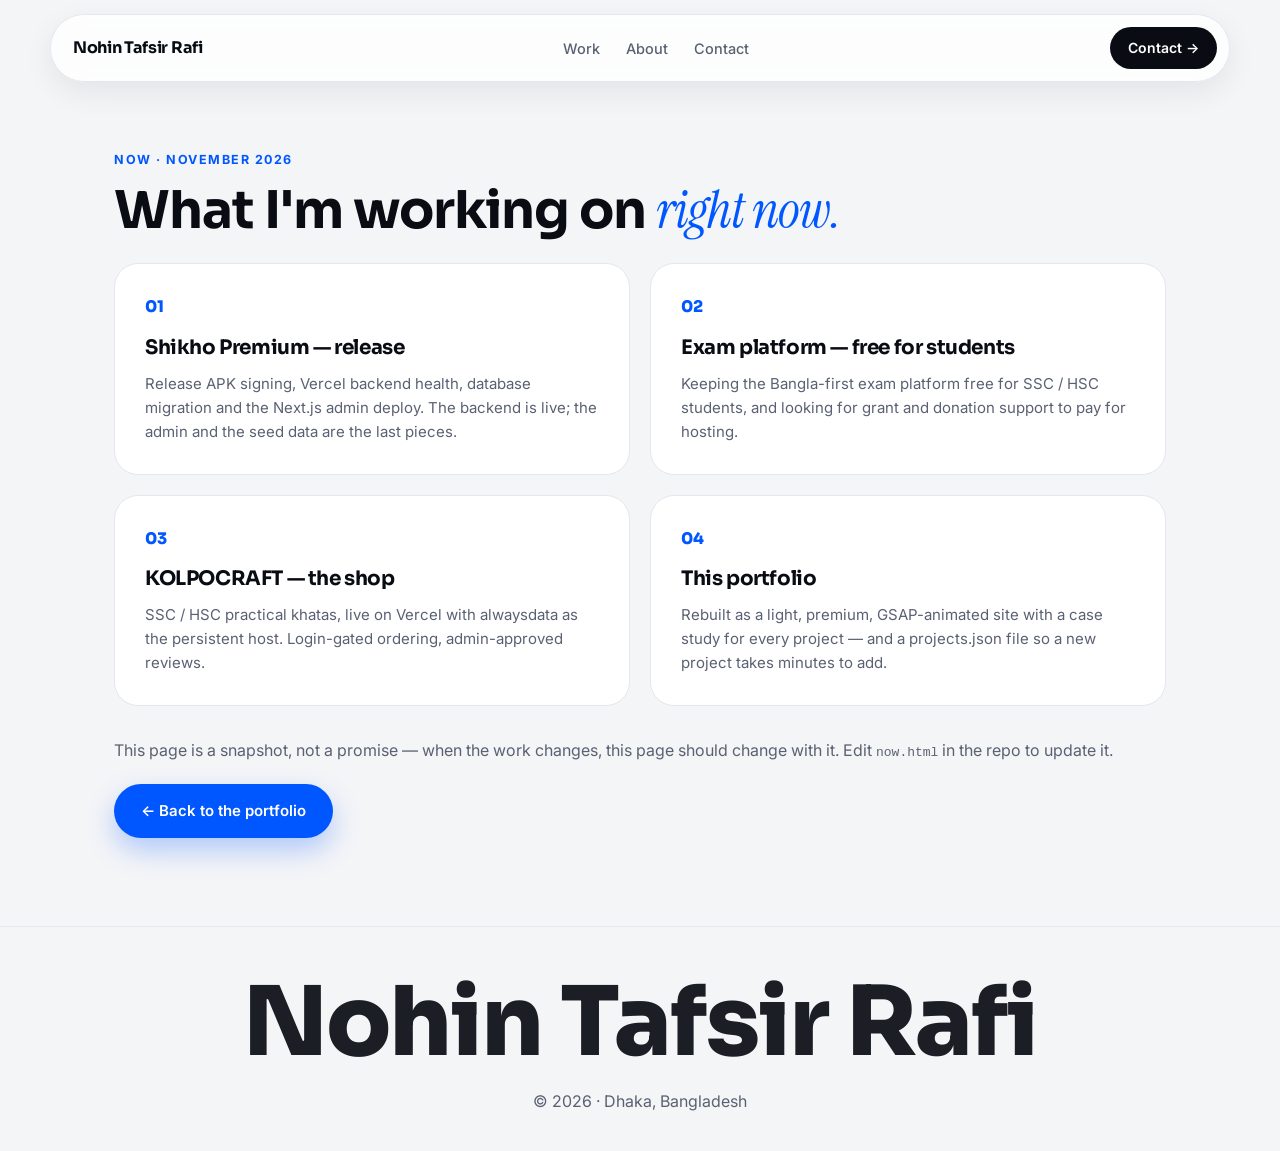
==== now.html @ a905fbf0 "Add files via upload" ====
<!DOCTYPE html>
<html lang="en">
<head>
<meta charset="UTF-8">
<meta name="viewport" content="width=device-width, initial-scale=1.0">
<title>Now — Nohin Tafsir Rafi</title>
<meta name="description" content="What Nohin Tafsir Rafi is working on now.">
<link rel="preconnect" href="https://fonts.googleapis.com">
<link rel="preconnect" href="https://fonts.gstatic.com" crossorigin>
<link href="https://fonts.googleapis.com/css2?family=Inter:wght@400;500;600;700&family=Sora:wght@500;600;700;800&family=Instrument+Serif:ital@0;1&display=swap" rel="stylesheet">
<link rel="stylesheet" href="style.css">
<link rel="stylesheet" href="css/animations.css">
</head>
<body>
<header class="nav">
  <a class="logo" href="index.html">Nohin Tafsir Rafi</a>
  <nav><a href="index.html#work">Work</a><a href="index.html#about">About</a><a href="index.html#contact">Contact</a></nav>
  <a class="nav-cta" href="index.html#contact">Contact →</a>
</header>
<main class="section" style="padding-top:150px">
  <p class="kicker">Now · November 2026</p>
  <h2 class="section-title">What I'm working on <em>right now.</em></h2>
  <div class="cap-grid">
    <div class="cap"><span class="cap-num">01</span><h3>Shikho Premium — release</h3><p>Release APK signing, Vercel backend health, database migration and the Next.js admin deploy. The backend is live; the admin and the seed data are the last pieces.</p></div>
    <div class="cap"><span class="cap-num">02</span><h3>Exam platform — free for students</h3><p>Keeping the Bangla-first exam platform free for SSC / HSC students, and looking for grant and donation support to pay for hosting.</p></div>
    <div class="cap"><span class="cap-num">03</span><h3>KOLPOCRAFT — the shop</h3><p>SSC / HSC practical khatas, live on Vercel with alwaysdata as the persistent host. Login-gated ordering, admin-approved reviews.</p></div>
    <div class="cap"><span class="cap-num">04</span><h3>This portfolio</h3><p>Rebuilt as a light, premium, GSAP-animated site with a case study for every project — and a projects.json file so a new project takes minutes to add.</p></div>
  </div>
  <p style="color:var(--muted);margin-top:32px">This page is a snapshot, not a promise — when the work changes, this page should change with it. Edit <code>now.html</code> in the repo to update it.</p>
  <p style="margin-top:20px"><a class="btn primary" href="index.html">← Back to the portfolio</a></p>
</main>
<footer><p class="foot-big">Nohin Tafsir Rafi</p><p>© <span id="year"></span> · Dhaka, Bangladesh</p></footer>
<script>document.getElementById("year").textContent = new Date().getFullYear();</script>
</body>
</html>
---- style.css ----
:root{
  --bg:#f4f5f7; --surface:#ffffff; --ink:#0a0c14; --muted:#5a6172; --line:#e4e7ee;
  --accent:#0057ff; --accent-soft:#e8eeff; --blue2:#0072f7;
  --radius:24px; --shadow:0 24px 60px rgba(10,12,20,.10);
}
*{margin:0;padding:0;box-sizing:border-box}
html{scroll-behavior:smooth}
body{background:var(--bg);color:var(--ink);font-family:Inter,system-ui,sans-serif;line-height:1.6;-webkit-font-smoothing:antialiased}
h1,h2,h3,.logo,.foot-big{font-family:Sora,Inter,sans-serif;letter-spacing:-.02em}
a{color:inherit;text-decoration:none}
img{max-width:100%;display:block}
::selection{background:var(--accent);color:#fff}
.progress{position:fixed;top:0;left:0;height:3px;width:0;background:var(--accent);z-index:100}

/* Nav */
.nav{position:fixed;top:14px;left:50%;transform:translateX(-50%);z-index:50;width:min(1180px,calc(100% - 32px));display:flex;justify-content:space-between;align-items:center;gap:16px;padding:12px 12px 12px 22px;background:rgba(255,255,255,.82);backdrop-filter:blur(16px);border:1px solid var(--line);border-radius:999px;box-shadow:0 10px 30px rgba(10,12,20,.07)}
.logo{font-size:16px;font-weight:700;white-space:nowrap}
.nav nav{display:flex;gap:26px}
.nav nav a{color:var(--muted);font-size:14.5px;font-weight:500}
.nav nav a:hover{color:var(--ink)}
.nav-cta{background:var(--ink);color:#fff;padding:10px 18px;border-radius:999px;font-size:14px;font-weight:600;white-space:nowrap}
.menu-btn{display:none;background:none;border:1px solid var(--line);border-radius:999px;padding:9px 15px;font:inherit;font-size:14px;cursor:pointer}

/* Hero */
.hero{padding:150px 5vw 70px}
.hero-inner{max-width:1180px;margin:0 auto;display:grid;grid-template-columns:1.25fr .75fr;gap:56px;align-items:center}
.hero-kicker{display:inline-flex;align-items:center;gap:9px;font-size:13.5px;font-weight:600;color:var(--muted);background:#fff;border:1px solid var(--line);border-radius:999px;padding:8px 15px}
.dot{width:8px;height:8px;border-radius:50%;background:#16a34a;box-shadow:0 0 0 4px rgba(22,163,74,.15)}
.hero h1{font-size:clamp(44px,6.2vw,76px);line-height:1.04;font-weight:700;margin:26px 0 20px}
.hero h1 .h-line{display:block;overflow:hidden}
.hero h1 em{font-family:"Instrument Serif",serif;font-style:italic;font-weight:400;color:var(--accent);letter-spacing:0}
.hero-sub{font-size:18px;color:var(--muted);max-width:560px}
.hero-sub strong{color:var(--ink)}
.hero-actions{display:flex;gap:18px;align-items:center;flex-wrap:wrap;margin-top:30px}
.btn{display:inline-block;padding:14px 26px;border-radius:999px;font-weight:600;font-size:15px;border:1px solid transparent;cursor:pointer;background:transparent;color:var(--ink);transition:transform .2s,box-shadow .2s}
.btn:hover{transform:translateY(-2px)}
.btn.primary{background:var(--accent);color:#fff;box-shadow:0 12px 28px rgba(0,87,255,.28)}
.btn.text{padding:14px 6px}
.btn.outline{border-color:var(--line);background:#fff}
.hero-meta{display:flex;gap:0;margin-top:48px;border-top:1px solid var(--line);padding-top:24px;flex-wrap:wrap}
.hero-meta div{padding-right:36px;margin-right:36px;border-right:1px solid var(--line)}
.hero-meta div:last-child{border:none;margin:0;padding:0}
.hero-meta dt{font-size:12.5px;color:var(--muted);text-transform:uppercase;letter-spacing:.08em;font-weight:600}
.hero-meta dd{font-size:22px;font-weight:700;font-family:Sora}
.hero-card{position:relative;background:#fff;border:1px solid var(--line);border-radius:32px;padding:14px;box-shadow:var(--shadow)}
.hero-card img{width:100%;aspect-ratio:4/4.4;object-fit:cover;border-radius:22px}
.hero-card figcaption{display:flex;justify-content:space-between;align-items:baseline;padding:16px 8px 6px;gap:10px}
.hero-card figcaption strong{font-size:16px}
.hero-card figcaption span{color:var(--muted);font-size:13.5px}
.hero-badge{position:absolute;left:26px;top:26px;background:rgba(255,255,255,.92);backdrop-filter:blur(8px);border-radius:999px;padding:8px 14px;font-size:12.5px;font-weight:600;box-shadow:0 8px 20px rgba(0,0,0,.12)}

/* Sections */
.section{padding:88px 5vw;max-width:1180px;margin:0 auto}
.kicker{color:var(--accent);font-weight:700;letter-spacing:.12em;text-transform:uppercase;font-size:12.5px}
.section h2,.section-title{font-size:clamp(32px,4.6vw,52px);line-height:1.1;margin:12px 0 24px}
.section h2 em,.section-title em{font-family:"Instrument Serif",serif;font-style:italic;font-weight:400;color:var(--accent)}
.section-head{display:flex;justify-content:space-between;align-items:flex-end;gap:32px;flex-wrap:wrap;margin-bottom:40px}
.section-head h2{margin-bottom:0}
.section-intro{color:var(--muted);max-width:380px;font-size:16.5px}

/* Featured + projects */
.featured{margin-bottom:28px}
.featured-card{display:grid;grid-template-columns:1.1fr .9fr;background:var(--ink);color:#fff;border-radius:32px;overflow:hidden}
.featured-cover{padding:36px;display:flex;flex-direction:column;justify-content:space-between;min-height:340px}
.featured-body{padding:44px 40px;display:flex;flex-direction:column;gap:14px}
.featured-body .tag{color:#9db8ff;font-size:13px;font-weight:700;letter-spacing:.06em;text-transform:uppercase}
.featured-body h3{font-size:32px;line-height:1.15}
.featured-body p{color:#b9becd}
.featured-body .tech span{background:rgba(255,255,255,.1);color:#e6e9f2}
.featured-link{font-weight:700;color:#fff;margin-top:8px}
.featured-link:hover{color:#9db8ff}
.cover{position:relative;overflow:hidden}
.cover .mono{font-family:Sora;font-size:84px;font-weight:800;line-height:1;color:rgba(255,255,255,.92);letter-spacing:-.04em}
.cover .cover-ui{margin-top:auto;background:rgba(255,255,255,.14);border:1px solid rgba(255,255,255,.22);border-radius:16px;padding:16px;backdrop-filter:blur(6px)}
.cover-ui .bar{height:9px;border-radius:99px;background:rgba(255,255,255,.35);margin-bottom:9px}
.cover-ui .bar.short{width:55%}
.cover-ui .row{display:flex;gap:8px}
.cover-ui .chip{flex:1;height:34px;border-radius:10px;background:rgba(255,255,255,.85)}
.cover-ui .chip.ghost{background:rgba(255,255,255,.22)}
.cover-blue{background:linear-gradient(135deg,#0057ff,#00a3ff 55%,#7dd3fc)}
.cover-violet{background:linear-gradient(135deg,#6d28d9,#a78bfa 60%,#f0abfc)}
.cover-emerald{background:linear-gradient(135deg,#047857,#10b981 60%,#a7f3d0)}
.cover-amber{background:linear-gradient(135deg,#b45309,#f59e0b 60%,#fde68a)}
.cover-rose{background:linear-gradient(135deg,#be123c,#fb7185 60%,#fecdd3)}
.cover-slate{background:linear-gradient(135deg,#0f172a,#475569 60%,#94a3b8)}
.filters{display:flex;gap:10px;flex-wrap:wrap;margin:26px 0 22px}
.filter{padding:10px 18px;border-radius:999px;border:1px solid var(--line);background:#fff;color:var(--muted);font-weight:600;font-size:14px;cursor:pointer}
.filter.active{background:var(--ink);color:#fff;border-color:var(--ink)}
.filter#addProjectBtn{border-style:dashed;color:var(--accent)}
.project-grid{display:grid;grid-template-columns:repeat(2,1fr);gap:22px}
.project-card{background:var(--surface);border:1px solid var(--line);border-radius:var(--radius);overflow:hidden;display:flex;flex-direction:column;transition:transform .25s,box-shadow .25s}
.project-card:hover{transform:translateY(-5px);box-shadow:var(--shadow)}
.project-card .cover{height:210px;padding:24px;display:flex;flex-direction:column}
.project-card .cover .mono{font-size:52px}
.project-card .cover .cover-tag{margin-top:auto;color:rgba(255,255,255,.92);font-size:13px;font-weight:700;letter-spacing:.05em;text-transform:uppercase}
.project-body{padding:26px;display:flex;flex-direction:column;gap:11px;flex:1}
.project-top{display:flex;justify-content:space-between;align-items:center;gap:10px}
.status{font-size:12px;font-weight:700;padding:5px 11px;border-radius:999px;background:var(--accent-soft);color:var(--accent)}
.project-body h3{font-size:21px}
.project-body p{color:var(--muted);font-size:15px;flex:1}
.tech{display:flex;flex-wrap:wrap;gap:8px}
.tech span{font-size:12.5px;padding:5px 11px;border-radius:999px;background:#f0f2f6;color:#3d4457;font-weight:600}
.project-foot{display:flex;justify-content:space-between;align-items:center;margin-top:4px}
.project-foot .year{color:var(--muted);font-size:13.5px}
.project-link{font-weight:700;color:var(--accent)}
.empty{color:var(--muted);padding:30px 0}
.hidden{display:none!important}
.projects-note{color:var(--muted);font-size:14px;margin-top:22px}
.projects-note code{background:#fff;border:1px solid var(--line);padding:2px 7px;border-radius:6px;font-size:13px}

/* About */
.about-quote{font-family:"Instrument Serif",serif;font-size:clamp(30px,4.4vw,50px);line-height:1.2;max-width:900px;margin:10px 0 36px}
.about-quote em{color:var(--accent)}
.about-grid{display:grid;grid-template-columns:1fr 1fr;gap:28px}
.about-grid p{color:var(--muted);font-size:17px}
.about-facts{display:grid;grid-template-columns:repeat(4,1fr);gap:18px;margin-top:44px}
.about-facts div{border-top:2px solid var(--ink);padding-top:16px}
.about-facts strong{display:block;font-size:13px;text-transform:uppercase;letter-spacing:.08em;color:var(--muted)}
.about-facts span{font-weight:600}
.about-facts a{color:var(--accent);font-weight:600}

/* Capabilities */
.cap-grid{display:grid;grid-template-columns:repeat(2,1fr);gap:20px}
.cap{background:#fff;border:1px solid var(--line);border-radius:var(--radius);padding:30px}
.cap-num{color:var(--accent);font-weight:800;font-family:Sora}
.cap h3{font-size:20px;margin:12px 0 8px}
.cap p{color:var(--muted);font-size:15px}
.cap-tags{margin-top:14px;font-size:13px;font-weight:700;color:var(--ink)}

/* Timeline */
.timeline{list-style:none;margin-top:8px}
.timeline li{display:grid;grid-template-columns:90px 1fr;gap:24px;padding:26px 0;border-top:1px solid var(--line)}
.timeline li:last-child{border-bottom:1px solid var(--line)}
.timeline span{font-family:Sora;font-weight:800;color:var(--accent);font-size:18px}
.timeline h3{font-size:19px;margin-bottom:4px}
.timeline p{color:var(--muted)}

/* Contact / footer */
.contact{text-align:center}
.contact h2{font-size:clamp(38px,6vw,64px)}
.contact p{color:var(--muted);max-width:560px;margin:0 auto;font-size:17px}
.contact-links{display:flex;gap:14px;justify-content:center;flex-wrap:wrap;margin-top:32px}
footer{border-top:1px solid var(--line);padding:48px 5vw 36px;text-align:center;color:var(--muted)}
.foot-big{font-size:clamp(38px,8vw,96px);font-weight:800;color:var(--ink);line-height:1;opacity:.92;margin-bottom:18px}

/* Modal */
.modal{position:fixed;inset:0;background:rgba(10,12,20,.55);backdrop-filter:blur(6px);z-index:80;display:flex;align-items:flex-start;justify-content:center;padding:40px 16px;overflow:auto}
.modal-card{position:relative;background:#fff;border:1px solid var(--line);border-radius:24px;padding:28px;width:min(560px,100%);box-shadow:var(--shadow)}
.modal-close{position:absolute;top:14px;right:14px;background:#f0f2f6;border:none;width:34px;height:34px;border-radius:50%;cursor:pointer;font-size:15px}
.modal-card h3{font-size:22px;margin-bottom:6px}
.modal-sub{color:var(--muted);font-size:14px;margin-bottom:18px}
.modal-card label{display:block;font-size:13.5px;font-weight:600;margin-bottom:14px}
.modal-card input,.modal-card textarea{width:100%;margin-top:6px;padding:11px 13px;border-radius:12px;border:1px solid var(--line);background:#f8f9fb;color:var(--ink);font:inherit;font-size:14.5px}
.modal-actions{display:flex;gap:12px;flex-wrap:wrap;margin-top:6px}

@media(max-width:900px){
  .hero-inner{grid-template-columns:1fr}
  .hero-card{max-width:420px}
  .project-grid,.cap-grid{grid-template-columns:1fr}
  .about-grid{grid-template-columns:1fr}
  .about-facts{grid-template-columns:1fr 1fr}
  .featured-card{grid-template-columns:1fr}
  .featured-cover{min-height:260px}
}
@media(max-width:760px){
  .nav nav{display:none}
  .nav nav.open{display:flex;position:absolute;top:64px;right:12px;flex-direction:column;background:#fff;border:1px solid var(--line);border-radius:18px;padding:18px;gap:14px;box-shadow:var(--shadow)}
  .menu-btn{display:block}
  .nav-cta{display:none}
  .hero{padding-top:130px}
  .section{padding:64px 5vw}
  .timeline li{grid-template-columns:64px 1fr}
}

/* Contact form */
.contact-form{max-width:640px;margin:44px auto 0;background:#fff;border:1px solid var(--line);border-radius:24px;padding:30px;text-align:left}
.contact-form h3{font-size:20px;margin-bottom:6px}
.form-note{color:var(--muted);font-size:14px;margin-bottom:20px}
.form-row{display:grid;grid-template-columns:1fr 1fr;gap:16px}
.contact-form label{display:block;font-size:13.5px;font-weight:600;margin-bottom:14px}
.contact-form input,.contact-form textarea,.contact-form select{width:100%;margin-top:6px;padding:11px 13px;border-radius:12px;border:1px solid var(--line);background:#f8f9fb;color:var(--ink);font:inherit;font-size:14.5px}
.form-count{color:var(--muted);font-size:12.5px;text-align:right}
.form-status{font-size:14px;font-weight:600;margin-top:12px;min-height:20px}
@media(max-width:640px){.form-row{grid-template-columns:1fr}}
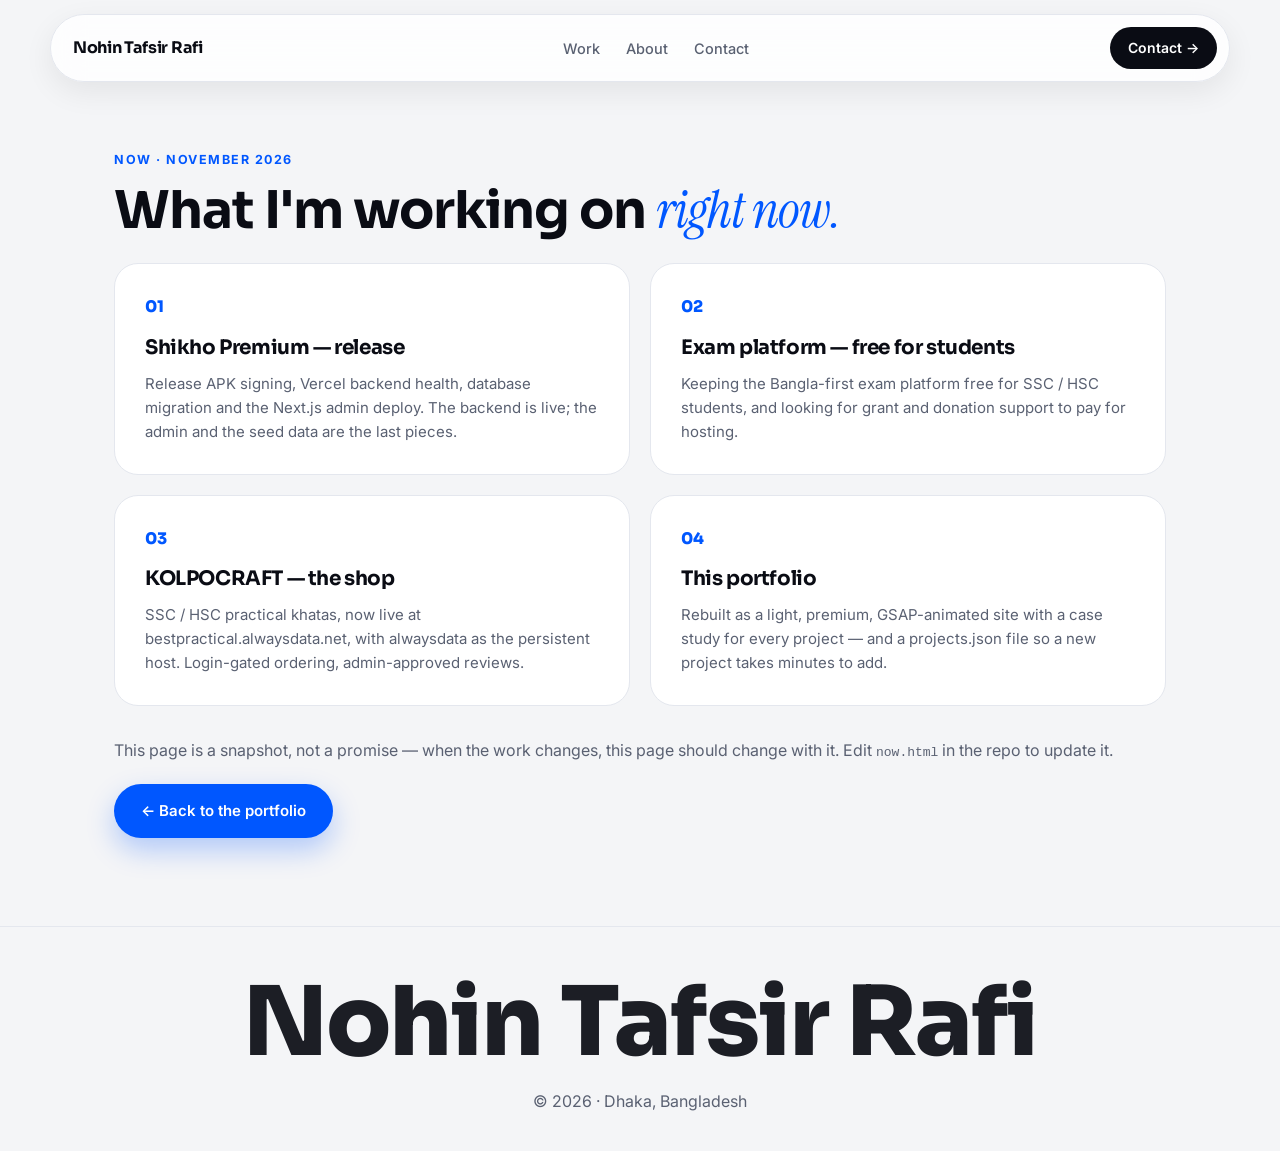
==== commit 46404102: "SEO: canonical, Open Graph, Twitter cards and JSON-LD for portfolio + KOLPOCRAFT" ====
--- a/now.html
+++ b/now.html
@@ -5,6 +5,16 @@
 <meta name="viewport" content="width=device-width, initial-scale=1.0">
 <title>Now — Nohin Tafsir Rafi</title>
 <meta name="description" content="What Nohin Tafsir Rafi is working on now.">
+<link rel="canonical" href="https://rafixbo.github.io/now.html">
+<meta name="robots" content="index, follow">
+<meta property="og:type" content="website">
+<meta property="og:title" content="Now — Nohin Tafsir Rafi">
+<meta property="og:description" content="What Nohin Tafsir Rafi is working on now — Shikho Premium, the free exam platform, and KOLPOCRAFT, live at bestpractical.alwaysdata.net.">
+<meta property="og:url" content="https://rafixbo.github.io/now.html">
+<meta property="og:site_name" content="Nohin Tafsir Rafi">
+<meta name="twitter:card" content="summary">
+<meta name="twitter:title" content="Now — Nohin Tafsir Rafi">
+<meta name="twitter:description" content="What Nohin Tafsir Rafi is working on now.">
 <link rel="preconnect" href="https://fonts.googleapis.com">
 <link rel="preconnect" href="https://fonts.gstatic.com" crossorigin>
 <link href="https://fonts.googleapis.com/css2?family=Inter:wght@400;500;600;700&family=Sora:wght@500;600;700;800&family=Instrument+Serif:ital@0;1&display=swap" rel="stylesheet">
@@ -23,7 +33,7 @@
   <div class="cap-grid">
     <div class="cap"><span class="cap-num">01</span><h3>Shikho Premium — release</h3><p>Release APK signing, Vercel backend health, database migration and the Next.js admin deploy. The backend is live; the admin and the seed data are the last pieces.</p></div>
     <div class="cap"><span class="cap-num">02</span><h3>Exam platform — free for students</h3><p>Keeping the Bangla-first exam platform free for SSC / HSC students, and looking for grant and donation support to pay for hosting.</p></div>
-    <div class="cap"><span class="cap-num">03</span><h3>KOLPOCRAFT — the shop</h3><p>SSC / HSC practical khatas, live on Vercel with alwaysdata as the persistent host. Login-gated ordering, admin-approved reviews.</p></div>
+    <div class="cap"><span class="cap-num">03</span><h3>KOLPOCRAFT — the shop</h3><p>SSC / HSC practical khatas, now live at bestpractical.alwaysdata.net, with alwaysdata as the persistent host. Login-gated ordering, admin-approved reviews.</p></div>
     <div class="cap"><span class="cap-num">04</span><h3>This portfolio</h3><p>Rebuilt as a light, premium, GSAP-animated site with a case study for every project — and a projects.json file so a new project takes minutes to add.</p></div>
   </div>
   <p style="color:var(--muted);margin-top:32px">This page is a snapshot, not a promise — when the work changes, this page should change with it. Edit <code>now.html</code> in the repo to update it.</p>
--- a/css/animations.css
+++ b/css/animations.css
@@ -0,0 +1,59 @@
+/* animations.css — motion system for rafixbo.github.io
+   All motion is transform / opacity only, so it stays smooth at 60fps.
+   Respects prefers-reduced-motion: everything becomes instant. */
+
+@keyframes fade-up { from { opacity: 0; transform: translateY(24px); } to { opacity: 1; transform: translateY(0); } }
+@keyframes fade-in { from { opacity: 0; } to { opacity: 1; } }
+@keyframes scale-in { from { opacity: 0; transform: scale(.96); } to { opacity: 1; transform: scale(1); } }
+@keyframes float-soft { 0%, 100% { transform: translateY(0); } 50% { transform: translateY(-8px); } }
+@keyframes pulse-dot { 0% { box-shadow: 0 0 0 0 rgba(22,163,74,.35); } 70% { box-shadow: 0 0 0 8px rgba(22,163,74,0); } 100% { box-shadow: 0 0 0 0 rgba(22,163,74,0); } }
+@keyframes shimmer { from { background-position: 200% 0; } to { background-position: -200% 0; } }
+@keyframes marquee-x { to { transform: translateX(-50%); } }
+@keyframes spin-slow { to { transform: rotate(360deg); } }
+
+/* Entrance helpers — used by JS (GSAP does the heavy lifting, these are the CSS fallback). */
+.anim-fade-up { animation: fade-up .7s cubic-bezier(.22,1,.36,1) both; }
+.anim-fade-in { animation: fade-in .8s ease both; }
+.anim-scale-in { animation: scale-in .7s cubic-bezier(.22,1,.36,1) both; }
+.anim-delay-1 { animation-delay: .08s; }
+.anim-delay-2 { animation-delay: .16s; }
+.anim-delay-3 { animation-delay: .24s; }
+.anim-delay-4 { animation-delay: .32s; }
+
+/* Hover motion — cards, buttons, covers. Transform-only, no layout shift. */
+.lift { transition: transform .35s cubic-bezier(.22,1,.36,1), box-shadow .35s ease; will-change: transform; }
+.lift:hover { transform: translateY(-5px); }
+.lift-sm:hover { transform: translateY(-2px); }
+.cover-zoom { overflow: hidden; }
+.cover-zoom .mono { transition: transform .6s cubic-bezier(.22,1,.36,1); }
+.cover-zoom:hover .mono { transform: scale(1.06) translateY(-4px); }
+.btn { transition: transform .25s cubic-bezier(.22,1,.36,1), box-shadow .25s ease, background-color .25s ease, color .25s ease; }
+.btn:active { transform: translateY(0) scale(.98); }
+
+/* Link underline sweep */
+.link-sweep { position: relative; }
+.link-sweep::after { content: ""; position: absolute; left: 0; bottom: -2px; height: 2px; width: 100%; background: currentColor; transform: scaleX(0); transform-origin: right; transition: transform .35s cubic-bezier(.22,1,.36,1); }
+.link-sweep:hover::after { transform: scaleX(1); transform-origin: left; }
+
+/* Nav — subtle shrink on scroll (JS toggles .scrolled) */
+.nav { transition: box-shadow .3s ease, background-color .3s ease, padding .3s ease; }
+.nav.scrolled { box-shadow: 0 14px 40px rgba(10,12,20,.12); }
+
+/* Hero badge + availability dot */
+.hero-badge { animation: float-soft 5s ease-in-out infinite; }
+.dot { animation: pulse-dot 2s infinite; }
+
+/* Focus visibility — keyboard users get the same smooth feel */
+a:focus-visible, button:focus-visible, input:focus-visible, textarea:focus-visible {
+  outline: 2px solid var(--accent); outline-offset: 3px; border-radius: 6px;
+}
+
+/* Image loading shimmer while the avatar loads */
+.hero-card img { background: linear-gradient(110deg, #e8ebf2 30%, #f6f7fa 50%, #e8ebf2 70%); background-size: 200% 100%; animation: shimmer 1.6s linear infinite; }
+.hero-card img[src] { animation: none; }
+
+/* Reduced motion — the honest smooth choice */
+@media (prefers-reduced-motion: reduce) {
+  *, *::before, *::after { animation-duration: .01ms !important; animation-iteration-count: 1 !important; transition-duration: .01ms !important; scroll-behavior: auto !important; }
+  html { scroll-behavior: auto; }
+}
